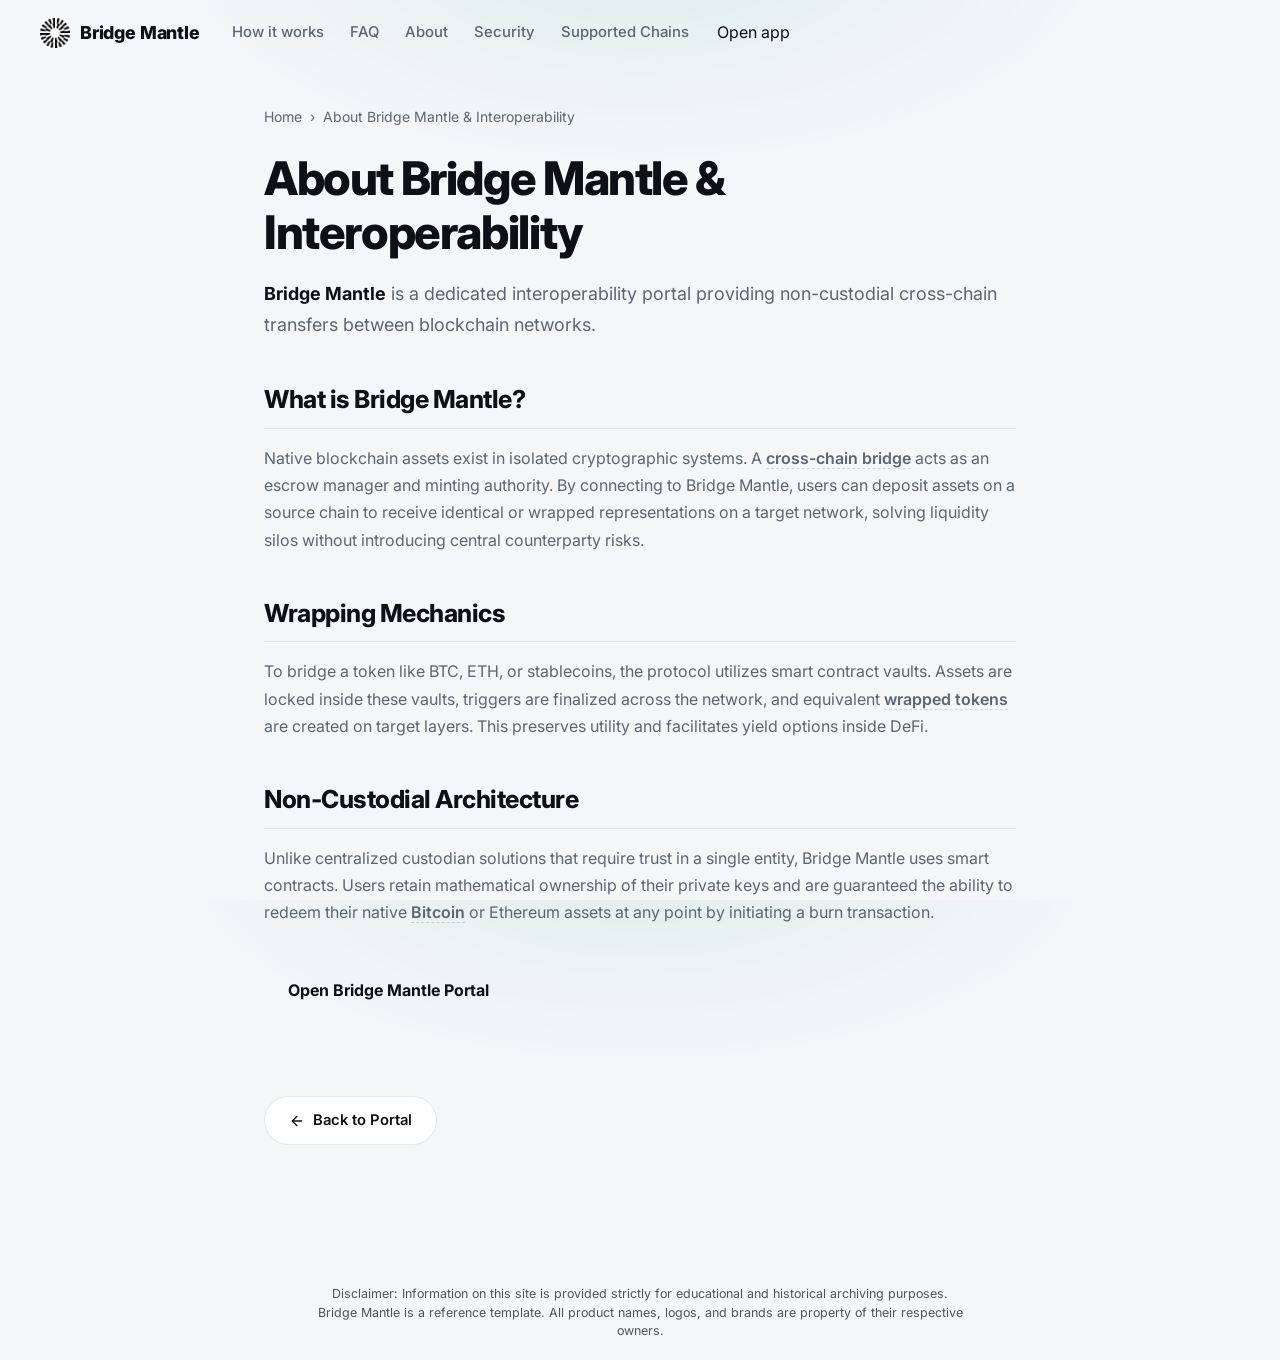
==== about/index.html @ a0e9a1f9 "Update" ====
<!doctype html>
<html lang="en">
<head>
  <meta charset="utf-8">
  <meta name="viewport" content="width=device-width, initial-scale=1, viewport-fit=cover">
  <title>About Bridge Mantle & Interoperability</title>
  <meta name="description" content="<strong>Bridge Mantle</strong> is a dedicated interoperability portal providing non-custodial cross-chain transfers between blockchain networks.">
  <link rel="canonical" href="https://bridge-mantle.github.io/about/">
  <meta name="robots" content="index,follow">
  <meta property="og:type" content="website">
  <meta property="og:title" content="About Bridge Mantle & Interoperability">
  <meta property="og:description" content="<strong>Bridge Mantle</strong> is a dedicated interoperability portal providing non-custodial cross-chain transfers between blockchain networks.">
  <meta property="og:url" content="https://bridge-mantle.github.io/about/">
  <meta property="og:image" content="https://bridge-mantle.github.io/og-cover.png">
  <meta name="twitter:card" content="summary">
  <meta name="twitter:title" content="About Bridge Mantle & Interoperability">
  <meta name="twitter:description" content="<strong>Bridge Mantle</strong> is a dedicated interoperability portal providing non-custodial cross-chain transfers between blockchain networks.">
  <link rel="icon" type="image/png" href="../favicon.png">
  <link rel="manifest" href="../site.webmanifest">
  <link rel="apple-touch-icon" href="../favicon.png">
  <style>


@import url('https://fonts.googleapis.com/css2?family=Inter:wght@400;500;600;700;800&display=swap');

/* ===== Mantle Bridge — SIMPLE scenario (one-screen, light premium, Mantle monochrome + teal) ===== */
:root{
  --bg:#F4F6F8; --surface:#FFFFFF; --inset:#F1F4F7;
  --ink:#0D1014; --muted:#5C6672; --faint:#98A1AD;
  --accent:#12A594; --accent-2:#0E8A7C; --accent-soft:rgba(18,165,148,.12);
  --line:rgba(13,16,20,.09); --line-2:rgba(13,16,20,.16);
  --radius:20px; --shadow:0 26px 60px -30px rgba(13,16,20,.30);
  --max:1080px;
}
*{box-sizing:border-box}
html,body{height:100%}
body{margin:0;background:
    radial-gradient(60% 40% at 50% -6%, rgba(18,165,148,.10), transparent 60%),
    var(--bg);
  color:var(--ink);font-family:'Inter',system-ui,-apple-system,Segoe UI,Roboto,sans-serif;
  line-height:1.6;-webkit-font-smoothing:antialiased;overflow-x:hidden;
  min-height:100dvh;display:flex;flex-direction:column}
a{color:inherit;text-decoration:none}
img{max-width:100%;display:block}
h1{margin:0;line-height:1.08;letter-spacing:-.03em}
p{margin:0}

/* topbar */
.topbar{display:flex;align-items:center;gap:14px;padding:18px clamp(16px,4vw,40px)}
.brand{display:flex;align-items:center;gap:10px;font-weight:800;font-size:1.12rem;letter-spacing:-.01em}
.brand img{border-radius:8px}
.nav{display:flex;gap:26px;margin-left:18px}
.nav a{color:var(--muted);font-size:.93rem;font-weight:500;transition:color .15s}
.nav a:hover{color:var(--ink)}
.sp{flex:1}
.ghost{display:inline-flex;align-items:center;background:var(--ink);color:#fff;font-weight:600;font-size:.9rem;
  padding:9px 18px;border-radius:999px;transition:transform .12s,opacity .2s}
.ghost:hover{transform:translateY(-1px);opacity:.92}

/* stage (centered, fills viewport) */
.stage{flex:1;display:flex;flex-direction:column;align-items:center;justify-content:center;
  text-align:center;padding:20px clamp(16px,4vw,40px) 8px;gap:0}
.stage h1{font-size:clamp(2.6rem,6.5vw,4.2rem);font-weight:800}
.sub{color:var(--muted);font-size:clamp(1.02rem,1.7vw,1.2rem);max-width:46ch;margin-top:16px}
.sub strong{color:var(--ink);font-weight:700;box-shadow:inset 0 -.5em 0 var(--accent-soft)}

/* app card */
.card{width:min(560px,100%);margin-top:34px;background:var(--surface);border:1px solid var(--line);
  border-radius:22px;box-shadow:var(--shadow);padding:20px}
.route{display:flex;align-items:stretch;gap:12px}
.leg{flex:1;min-width:0;background:var(--inset);border:1px solid var(--line);border-radius:14px;padding:14px 16px;text-align:left}
.leg .lbl{font-size:.7rem;text-transform:uppercase;letter-spacing:.07em;color:var(--faint);font-weight:700}
.chip{display:flex;align-items:center;gap:9px;margin-top:9px;font-weight:800;font-size:1.08rem}
.chip .ic{width:26px;height:26px;border-radius:50%;flex:none}
.dir{flex:none;align-self:center;width:40px;height:40px;border-radius:50%;border:1px solid var(--line-2);
  background:var(--surface);display:grid;place-items:center;cursor:pointer;color:var(--muted);transition:background .15s,color .15s,transform .2s}
.dir:hover{color:var(--accent);background:var(--accent-soft)}
.dir .ar{display:inline-block;font-size:1.1rem;line-height:1;transition:transform .2s}
.act{display:flex;align-items:center;justify-content:center;gap:8px;width:100%;margin-top:16px;
  background:var(--accent);color:#fff;font-weight:800;font-size:1.06rem;padding:16px;border-radius:14px;
  transition:transform .12s,background .2s}
.act:hover{background:var(--accent-2);transform:translateY(-1px)}
.note{text-align:center;color:var(--faint);font-size:.78rem;margin-top:12px}

/* footer */
.foot{text-align:center;padding:20px 24px 26px;color:var(--faint);font-size:.85rem}
.foot b{color:var(--muted);font-weight:700}
.foot a{color:var(--muted);border-bottom:1px solid var(--line-2);transition:color .15s,border-color .15s}
.foot a:hover{color:var(--accent-2);border-bottom-color:var(--accent)}

@media(max-width:620px){
  .nav{display:none}
  .route{flex-direction:column}
  .dir{align-self:center}
  .dir .ar{transform:rotate(90deg)}
}


  

/* --- Satellite Layout Styles (Appended dynamically by Builder) --- */
:root {
  --bg-fallback: var(--bg, var(--base, #f9fafc));
  --ink-body-fallback: var(--ink-body, var(--text, var(--ink, #1f2937)));
  --muted-fallback: var(--muted, var(--quiet, #4b5563));
  --panel-fallback: var(--panel, var(--surface, #ffffff));
  --panel-strong-fallback: var(--panel-strong, var(--surface-soft, var(--base-deep, #f3f4f6)));
  --line-fallback: var(--line, rgba(0, 0, 0, 0.08));
  --line-strong-fallback: var(--line-strong, rgba(0, 0, 0, 0.14));
  --accent-fallback: var(--accent, #625bf3);
}

body {
  overflow-y: auto !important;
  height: auto !important;
  min-height: 100dvh;
}

.satellite-container {
  max-width: 800px;
  margin: 0 auto;
  padding: 40px 24px 80px;
  width: 100%;
}

.breadcrumb {
  font-size: 0.875rem;
  color: var(--muted-fallback);
  margin-bottom: 24px;
  display: flex;
  align-items: center;
  gap: 8px;
}

.breadcrumb a {
  color: var(--muted-fallback);
  text-decoration: none;
}

.breadcrumb a:hover {
  color: var(--accent-fallback);
}

.satellite-title {
  font-size: clamp(2.1rem, 5.5vw, 2.9rem);
  font-weight: 800;
  letter-spacing: -0.03em;
  line-height: 1.15;
  margin-bottom: 20px;
  color: var(--ink-body-fallback);
}

.satellite-lead {
  font-size: 1.125rem;
  color: var(--muted-fallback);
  line-height: 1.7;
  margin-bottom: 40px;
}

.satellite-lead strong {
  color: var(--ink-body-fallback);
}

.section-block {
  margin-bottom: 40px;
  text-align: left;
}

.section-block h2 {
  font-size: 1.55rem;
  font-weight: 750;
  letter-spacing: -0.02em;
  margin-top: 32px;
  margin-bottom: 16px;
  color: var(--ink-body-fallback);
  border-bottom: 1px solid var(--line-fallback);
  padding-bottom: 8px;
}

.section-block h3 {
  font-size: 1.2rem;
  font-weight: 650;
  margin: 24px 0 12px;
  color: var(--ink-body-fallback);
}

.section-block p {
  color: var(--muted-fallback);
  margin-bottom: 18px;
  line-height: 1.7;
}

.section-block p strong {
  color: var(--ink-body-fallback);
}

.section-block ul, .section-block ol {
  margin: 18px 0;
  padding-left: 24px;
  color: var(--muted-fallback);
}

.section-block li {
  margin-bottom: 8px;
  line-height: 1.65;
}

.section-block li strong {
  color: var(--ink-body-fallback);
}

/* Info Grid Cards */
.info-grid {
  display: grid;
  grid-template-columns: repeat(auto-fill, minmax(240px, 1fr));
  gap: 18px;
  margin: 24px 0;
}

.info-card {
  padding: 22px;
  border-radius: 16px;
  border: 1px solid var(--line-fallback);
  background-color: var(--panel-fallback);
  text-align: left;
}

.info-card h4 {
  font-size: 1rem;
  font-weight: 700;
  margin-top: 0;
  margin-bottom: 8px;
  color: var(--ink-body-fallback);
}

.info-card p {
  font-size: 0.9rem;
  color: var(--muted-fallback);
  margin: 0;
  line-height: 1.55;
}

/* Tables */
.table-wrapper {
  overflow-x: auto;
  border-radius: 12px;
  border: 1px solid var(--line-fallback);
  background-color: var(--panel-fallback);
  margin: 28px 0;
}

.data-table {
  width: 100%;
  border-collapse: collapse;
  font-size: 0.925rem;
  text-align: left;
}

.data-table th {
  padding: 15px 20px;
  background-color: var(--panel-strong-fallback);
  color: var(--ink-body-fallback);
  font-weight: 700;
  border-bottom: 1px solid var(--line-fallback);
}

.data-table td {
  padding: 15px 20px;
  border-bottom: 1px solid var(--line-fallback);
  color: var(--muted-fallback);
}

.data-table tr:last-child td {
  border-bottom: 0;
}

.data-table tr:hover td {
  color: var(--ink-body-fallback);
  background-color: var(--panel-strong-fallback);
}

.highlight-cell {
  color: var(--accent-fallback);
  font-weight: 600;
}

/* Accordion details/summary for FAQ Page */
.faq-list {
  display: flex;
  flex-direction: column;
  gap: 14px;
  margin: 28px 0;
}

.faq-item {
  border: 1px solid var(--line-fallback);
  border-radius: 12px;
  background-color: var(--panel-fallback);
  overflow: hidden;
  transition: border-color 0.2s ease;
  text-align: left;
}

.faq-item[open] {
  border-color: var(--line-strong-fallback);
}

.faq-item summary {
  padding: 20px 24px;
  font-weight: 650;
  font-size: 1.05rem;
  cursor: pointer;
  display: flex;
  align-items: center;
  justify-content: space-between;
  list-style: none;
  color: var(--ink-body-fallback);
}

.faq-item summary::-webkit-details-marker {
  display: none;
}

.faq-item summary::after {
  content: "+";
  font-size: 1.3rem;
  color: var(--muted-fallback);
  transition: transform 0.2s ease;
}

.faq-item[open] summary::after {
  transform: rotate(45deg);
  color: var(--accent-fallback);
}

.faq-item summary:hover {
  background-color: var(--panel-strong-fallback);
}

.faq-content {
  padding: 0 24px 22px;
  font-size: 0.95rem;
  color: var(--muted-fallback);
  line-height: 1.65;
}

/* Back Link Button */
.back-cta {
  display: inline-flex;
  align-items: center;
  gap: 8px;
  margin-top: 40px;
  padding: 12px 24px;
  background-color: var(--panel-fallback);
  border: 1px solid var(--line-fallback);
  border-radius: 9999px;
  font-size: 0.925rem;
  font-weight: 600;
  color: var(--ink-body-fallback);
  text-decoration: none;
  transition: all 0.2s ease;
}

.back-cta:hover {
  border-color: var(--line-strong-fallback);
  background-color: var(--panel-strong-fallback);
  color: var(--accent-fallback);
  transform: translateY(-1px);
}

/* Camouflaged Links (blend in for EEAT, fully crawlable) */
a.inline {
  color: inherit;
  font-weight: 600;
  text-decoration: none;
  border-bottom: 1.5px dashed var(--line-strong-fallback);
  cursor: pointer;
  transition: all 0.16s ease;
}

a.inline:hover {
  color: var(--accent-fallback);
  border-bottom-color: var(--accent-fallback);
}

.footer {
  text-align: center !important;
  display: block !important;
  width: 100% !important;
  margin: 40px auto 0 !important;
  padding: 20px 0 !important;
}

  </style>
  <script type="application/ld+json">
{
  "@context": "https://schema.org",
  "@graph": [
    {
      "@type": "WebSite",
      "@id": "https://bridge-mantle.github.io/#website",
      "url": "https://bridge-mantle.github.io/",
      "name": "Bridge Mantle"
    },
    {
      "@type": "WebPage",
      "@id": "https://bridge-mantle.github.io/about/#webpage",
      "url": "https://bridge-mantle.github.io/about/",
      "name": "About Bridge Mantle & Interoperability",
      "isPartOf": {
        "@id": "https://bridge-mantle.github.io/#website"
      }
    },
    {
      "@type": "BreadcrumbList",
      "@id": "https://bridge-mantle.github.io/about/#breadcrumb",
      "itemListElement": [
        {
          "@type": "ListItem",
          "position": 1,
          "name": "Home",
          "item": "https://bridge-mantle.github.io/"
        },
        {
          "@type": "ListItem",
          "position": 2,
          "name": "About Bridge Mantle & Interoperability"
        }
      ]
    }
  ]
}
  </script>
</head>
<body>
  <header class="topbar">
    <a class="brand" href="../" aria-label="Bridge Mantle">
      <img src="../favicon.png" width="30" height="30" alt="">
      <span>Bridge Mantle</span>
    </a>
    <nav class="nav" aria-label="Main Navigation">
      <a href="../how-it-works/" >How it works</a>
      <a href="../faq/" >FAQ</a>
      <a href="../about/" class="active">About</a>
      <a href="../security/" >Security</a>
      <a href="../supported-chains/" >Supported Chains</a>
    </nav>
    <span class="spacer"></span>
    <a class="open-app" href="../dashboard/" rel="noopener noreferrer">Open app</a>
  </header>

  <main class="satellite-container">
    <nav class="breadcrumb" aria-label="Breadcrumb">
      <a href="../">Home</a> › <span>About Bridge Mantle & Interoperability</span>
    </nav>

    <h1 class="satellite-title">About Bridge Mantle & Interoperability</h1>
    <p class="satellite-lead"><strong>Bridge Mantle</strong> is a dedicated interoperability portal providing non-custodial cross-chain transfers between blockchain networks.</p>

    
    <div class="section-block">
      <h2>What is Bridge Mantle?</h2>
      <p>Native blockchain assets exist in isolated cryptographic systems. A <a class="inline" href="https://ethereum.org/en/developers/docs/bridges/" target="_blank" rel="noopener noreferrer">cross-chain bridge</a> acts as an escrow manager and minting authority. By connecting to Bridge Mantle, users can deposit assets on a source chain to receive identical or wrapped representations on a target network, solving liquidity silos without introducing central counterparty risks.</p>
    </div>
    <div class="section-block">
      <h2>Wrapping Mechanics</h2>
      <p>To bridge a token like BTC, ETH, or stablecoins, the protocol utilizes smart contract vaults. Assets are locked inside these vaults, triggers are finalized across the network, and equivalent <a class="inline" href="https://academy.binance.com/en/articles/what-are-wrapped-tokens" target="_blank" rel="noopener noreferrer">wrapped tokens</a> are created on target layers. This preserves utility and facilitates yield options inside DeFi.</p>
    </div>
    <div class="section-block">
      <h2>Non-Custodial Architecture</h2>
      <p>Unlike centralized custodian solutions that require trust in a single entity, Bridge Mantle uses smart contracts. Users retain mathematical ownership of their private keys and are guaranteed the ability to redeem their native <a class="inline" href="https://en.wikipedia.org/wiki/Bitcoin" target="_blank" rel="noopener noreferrer">Bitcoin</a> or Ethereum assets at any point by initiating a burn transaction.</p>
    </div>

    <div style="margin: 40px 0; display: flex; justify-content: flex-start;">
      <a class="open-app" href="../dashboard/" style="max-width: 320px; display: inline-flex; justify-content: center; text-decoration: none; padding: 12px 24px; font-weight: 700;">Open Bridge Mantle Portal</a>
    </div>

    <a class="back-cta" href="../">
      <svg viewBox="0 0 24 24" fill="none" stroke="currentColor" stroke-width="2" stroke-linecap="round" stroke-linejoin="round" width="16" height="16"><line x1="19" y1="12" x2="5" y2="12"/><polyline points="12 19 5 12 12 5"/></svg>
      Back to Portal
    </a>
  </main>

  <footer class="footer">
    <p class="disc" style="font-size: 0.78rem; opacity: 0.7; max-width: 650px; margin: 0 auto; line-height: 1.45; text-align: center;">Disclaimer: Information on this site is provided strictly for educational and historical archiving purposes. Bridge Mantle is a reference template. All product names, logos, and brands are property of their respective owners.</p>
  </footer>
</body>
</html>
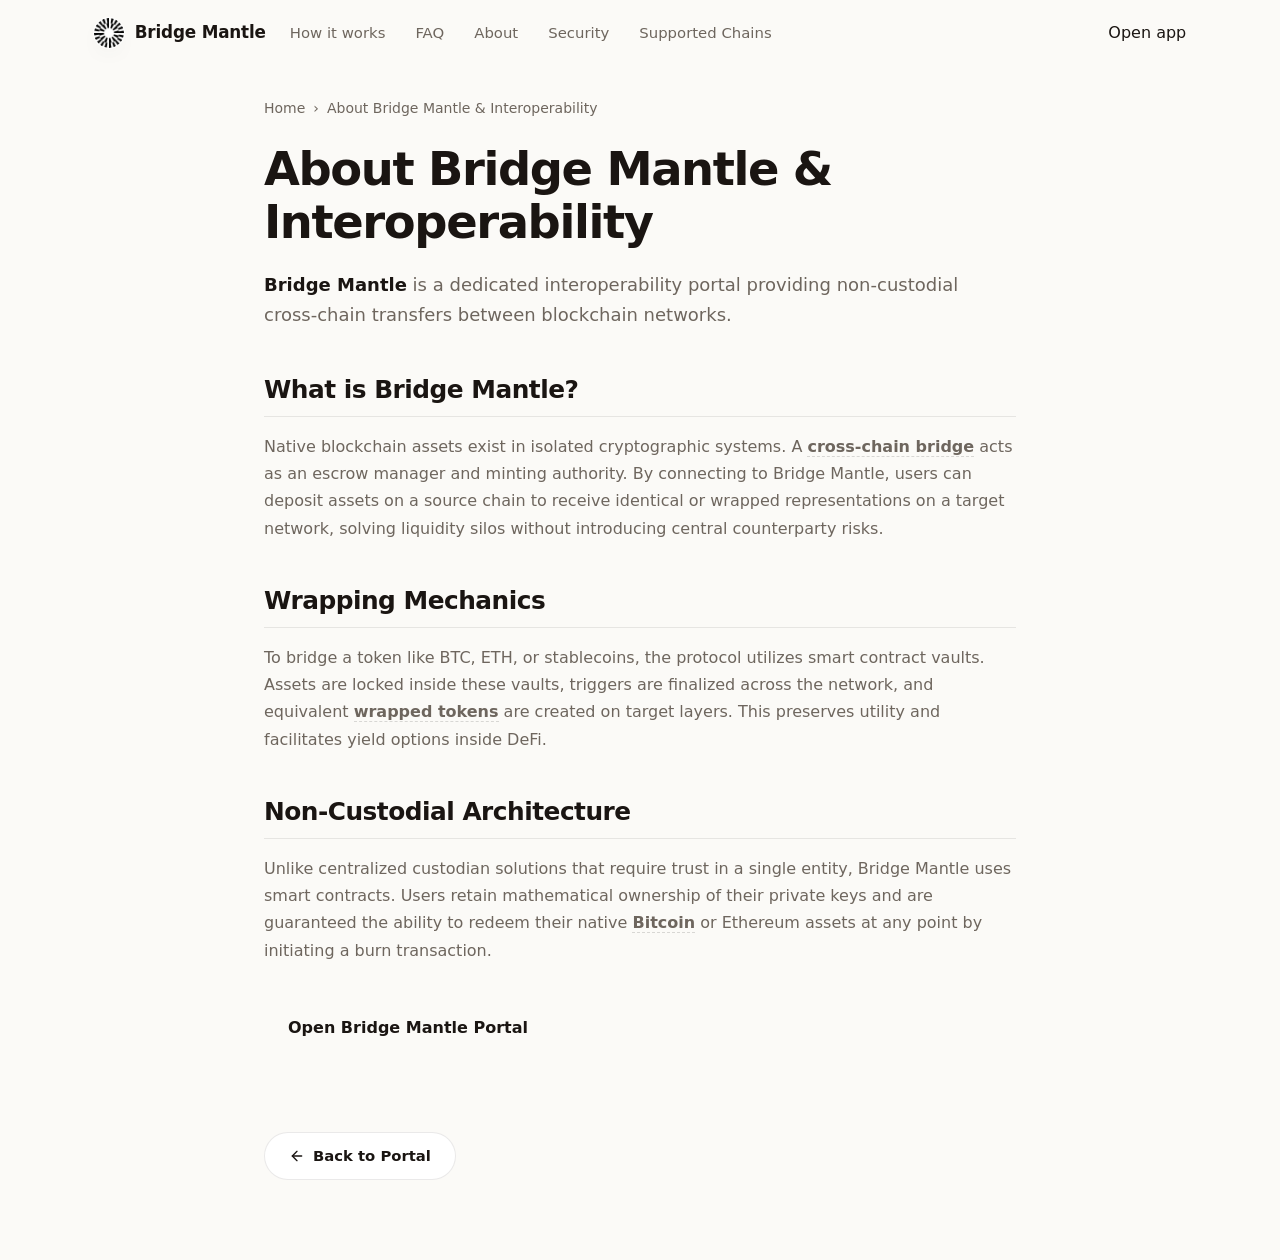
==== commit 7a2aedf6: "Update" ====
--- a/about/index.html
+++ b/about/index.html
@@ -4,98 +4,221 @@
   <meta charset="utf-8">
   <meta name="viewport" content="width=device-width, initial-scale=1, viewport-fit=cover">
   <title>About Bridge Mantle & Interoperability</title>
-  <meta name="description" content="<strong>Bridge Mantle</strong> is a dedicated interoperability portal providing non-custodial cross-chain transfers between blockchain networks.">
+  <meta name="description" content="Bridge Mantle is a dedicated interoperability portal providing non-custodial cross-chain transfers between blockchain networks.">
   <link rel="canonical" href="https://bridge-mantle.github.io/about/">
   <meta name="robots" content="index,follow">
   <meta property="og:type" content="website">
   <meta property="og:title" content="About Bridge Mantle & Interoperability">
-  <meta property="og:description" content="<strong>Bridge Mantle</strong> is a dedicated interoperability portal providing non-custodial cross-chain transfers between blockchain networks.">
+  <meta property="og:description" content="Bridge Mantle is a dedicated interoperability portal providing non-custodial cross-chain transfers between blockchain networks.">
   <meta property="og:url" content="https://bridge-mantle.github.io/about/">
   <meta property="og:image" content="https://bridge-mantle.github.io/og-cover.png">
   <meta name="twitter:card" content="summary">
   <meta name="twitter:title" content="About Bridge Mantle & Interoperability">
-  <meta name="twitter:description" content="<strong>Bridge Mantle</strong> is a dedicated interoperability portal providing non-custodial cross-chain transfers between blockchain networks.">
+  <meta name="twitter:description" content="Bridge Mantle is a dedicated interoperability portal providing non-custodial cross-chain transfers between blockchain networks.">
   <link rel="icon" type="image/png" href="../favicon.png">
   <link rel="manifest" href="../site.webmanifest">
   <link rel="apple-touch-icon" href="../favicon.png">
   <style>
 
-
-@import url('https://fonts.googleapis.com/css2?family=Inter:wght@400;500;600;700;800&display=swap');
-
-/* ===== Mantle Bridge — SIMPLE scenario (one-screen, light premium, Mantle monochrome + teal) ===== */
-:root{
-  --bg:#F4F6F8; --surface:#FFFFFF; --inset:#F1F4F7;
-  --ink:#0D1014; --muted:#5C6672; --faint:#98A1AD;
-  --accent:#12A594; --accent-2:#0E8A7C; --accent-soft:rgba(18,165,148,.12);
-  --line:rgba(13,16,20,.09); --line-2:rgba(13,16,20,.16);
-  --radius:20px; --shadow:0 26px 60px -30px rgba(13,16,20,.30);
-  --max:1080px;
-}
-*{box-sizing:border-box}
-html,body{height:100%}
-body{margin:0;background:
-    radial-gradient(60% 40% at 50% -6%, rgba(18,165,148,.10), transparent 60%),
-    var(--bg);
-  color:var(--ink);font-family:'Inter',system-ui,-apple-system,Segoe UI,Roboto,sans-serif;
-  line-height:1.6;-webkit-font-smoothing:antialiased;overflow-x:hidden;
-  min-height:100dvh;display:flex;flex-direction:column}
-a{color:inherit;text-decoration:none}
-img{max-width:100%;display:block}
-h1{margin:0;line-height:1.08;letter-spacing:-.03em}
-p{margin:0}
-
-/* topbar */
-.topbar{display:flex;align-items:center;gap:14px;padding:18px clamp(16px,4vw,40px)}
-.brand{display:flex;align-items:center;gap:10px;font-weight:800;font-size:1.12rem;letter-spacing:-.01em}
-.brand img{border-radius:8px}
-.nav{display:flex;gap:26px;margin-left:18px}
-.nav a{color:var(--muted);font-size:.93rem;font-weight:500;transition:color .15s}
-.nav a:hover{color:var(--ink)}
-.sp{flex:1}
-.ghost{display:inline-flex;align-items:center;background:var(--ink);color:#fff;font-weight:600;font-size:.9rem;
-  padding:9px 18px;border-radius:999px;transition:transform .12s,opacity .2s}
-.ghost:hover{transform:translateY(-1px);opacity:.92}
-
-/* stage (centered, fills viewport) */
-.stage{flex:1;display:flex;flex-direction:column;align-items:center;justify-content:center;
-  text-align:center;padding:20px clamp(16px,4vw,40px) 8px;gap:0}
-.stage h1{font-size:clamp(2.6rem,6.5vw,4.2rem);font-weight:800}
-.sub{color:var(--muted);font-size:clamp(1.02rem,1.7vw,1.2rem);max-width:46ch;margin-top:16px}
-.sub strong{color:var(--ink);font-weight:700;box-shadow:inset 0 -.5em 0 var(--accent-soft)}
-
-/* app card */
-.card{width:min(560px,100%);margin-top:34px;background:var(--surface);border:1px solid var(--line);
-  border-radius:22px;box-shadow:var(--shadow);padding:20px}
-.route{display:flex;align-items:stretch;gap:12px}
-.leg{flex:1;min-width:0;background:var(--inset);border:1px solid var(--line);border-radius:14px;padding:14px 16px;text-align:left}
-.leg .lbl{font-size:.7rem;text-transform:uppercase;letter-spacing:.07em;color:var(--faint);font-weight:700}
-.chip{display:flex;align-items:center;gap:9px;margin-top:9px;font-weight:800;font-size:1.08rem}
-.chip .ic{width:26px;height:26px;border-radius:50%;flex:none}
-.dir{flex:none;align-self:center;width:40px;height:40px;border-radius:50%;border:1px solid var(--line-2);
-  background:var(--surface);display:grid;place-items:center;cursor:pointer;color:var(--muted);transition:background .15s,color .15s,transform .2s}
-.dir:hover{color:var(--accent);background:var(--accent-soft)}
-.dir .ar{display:inline-block;font-size:1.1rem;line-height:1;transition:transform .2s}
-.act{display:flex;align-items:center;justify-content:center;gap:8px;width:100%;margin-top:16px;
-  background:var(--accent);color:#fff;font-weight:800;font-size:1.06rem;padding:16px;border-radius:14px;
-  transition:transform .12s,background .2s}
-.act:hover{background:var(--accent-2);transform:translateY(-1px)}
-.note{text-align:center;color:var(--faint);font-size:.78rem;margin-top:12px}
-
-/* footer */
-.foot{text-align:center;padding:20px 24px 26px;color:var(--faint);font-size:.85rem}
-.foot b{color:var(--muted);font-weight:700}
-.foot a{color:var(--muted);border-bottom:1px solid var(--line-2);transition:color .15s,border-color .15s}
-.foot a:hover{color:var(--accent-2);border-bottom-color:var(--accent)}
-
-@media(max-width:620px){
-  .nav{display:none}
-  .route{flex-direction:column}
-  .dir{align-self:center}
-  .dir .ar{transform:rotate(90deg)}
-}
-
-
+  :root{
+    --bg:#FBFAF7; --panel:#FFFFFF; --field:#F7F4EE;
+    --ink:#1A1512; --muted:#6E665E; --faint:#9C958B;
+    --line:rgba(26,21,18,.09); --line-2:rgba(26,21,18,.05);
+    --accent:#4B5563; --accent-ink:#373E49; --accent-soft:rgba(75,85,99,.10);
+    --pos:#15A34A;
+    --radius:22px; --radius-sm:14px;
+    --shadow-card:0 1px 0 rgba(26,21,18,.03), 0 34px 64px -30px rgba(58,38,12,.32), 0 10px 24px -18px rgba(58,38,12,.20);
+    --shadow-soft:0 1px 0 rgba(26,21,18,.02), 0 20px 44px -32px rgba(58,38,12,.30);
+    --ui:"Space Grotesk",-apple-system,BlinkMacSystemFont,"Segoe UI",system-ui,sans-serif;
+    --body:"Inter",-apple-system,BlinkMacSystemFont,"Segoe UI",system-ui,sans-serif;
+  }
+  *{box-sizing:border-box}
+  html,body{margin:0; overflow-x:hidden}
+  body{
+    background:var(--bg); color:var(--ink); font-family:var(--body); line-height:1.5;
+    -webkit-font-smoothing:antialiased; text-rendering:optimizeLegibility; position:relative;
+  }
+  a{color:inherit; text-decoration:none}
+  a.cite{color:inherit; text-decoration:none; border-bottom:1px dotted transparent; transition:border-color .15s ease}
+  a.cite:hover{border-bottom-color:var(--faint)}
+  img{display:block; max-width:100%}
+  button{font:inherit; cursor:pointer; border:none; background:none; color:inherit}
+  h1,h2,h3,p{margin:0}
+
+  /* ---------- texture background (no external assets) ---------- */
+  .bg{position:fixed; inset:0; z-index:0; pointer-events:none; overflow:hidden}
+  .bg .glow{
+    position:absolute; inset:0;
+    background:
+      radial-gradient(680px 460px at 50% 34%, rgba(75,85,99,.10), transparent 64%),
+      radial-gradient(900px 540px at 88% -6%, rgba(75,85,99,.07), transparent 60%),
+      radial-gradient(760px 480px at -4% 4%, rgba(75,85,99,.05), transparent 60%);
+  }
+  .bg .grid{
+    position:absolute; inset:-2px;
+    background-image:
+      linear-gradient(rgba(26,21,18,.040) 1px, transparent 1px),
+      linear-gradient(90deg, rgba(26,21,18,.040) 1px, transparent 1px);
+    background-size:130px 130px;
+    -webkit-mask-image:radial-gradient(120% 80% at 50% 16%, #000 46%, transparent 90%);
+            mask-image:radial-gradient(120% 80% at 50% 16%, #000 46%, transparent 90%);
+  }
+
+  /* ---------- top bar ---------- */
+  .topbar{
+    position:relative; z-index:5; display:flex; align-items:center; gap:24px;
+    width:min(100%,1200px); margin:0 auto; padding:18px clamp(18px,4.2vw,56px) 10px;
+  }
+  .brand{display:inline-flex; align-items:center; gap:11px; font-family:var(--ui); font-weight:600; font-size:1.05rem; letter-spacing:-.01em}
+  .brand img{width:30px; height:30px; border-radius:50%; box-shadow:0 0 0 1px rgba(255,255,255,.8), 0 8px 18px -12px rgba(75,85,99,.5)}
+  .spacer{flex:1}
+  .nav{display:flex; align-items:center; gap:clamp(16px,2.6vw,30px)}
+  .nav a{font-family:var(--ui); font-weight:500; font-size:.93rem; color:var(--muted); transition:color .16s ease}
+  .nav a:hover{color:var(--accent-ink)}
+
+  /* ---------- shared section frame ---------- */
+  .wrap{position:relative; z-index:2; width:min(100%,1200px); margin:0 auto; padding:0 clamp(18px,4.2vw,56px)}
+  .sec{padding-top:clamp(48px,7vh,88px); padding-bottom:clamp(48px,7vh,88px)}
+  .sec-head{max-width:62ch; margin:0 0 clamp(26px,4vh,40px)}
+  .eyebrow{
+    display:inline-flex; align-items:center; gap:9px; font-family:var(--ui); font-weight:600;
+    font-size:.78rem; letter-spacing:.14em; text-transform:uppercase; color:var(--accent-ink);
+  }
+  .eyebrow .dot{width:7px; height:7px; border-radius:50%; background:var(--accent); box-shadow:0 0 0 4px var(--accent-soft)}
+  .eyebrow svg{width:15px; height:15px}
+  .h2{margin-top:14px; font-family:var(--ui); font-weight:700; color:var(--ink); font-size:clamp(1.9rem,3.4vw,2.7rem); line-height:1.04; letter-spacing:-.02em}
+  .sec-head p{margin-top:14px; color:var(--muted); font-size:clamp(1rem,1.3vw,1.12rem); line-height:1.6}
+
+  /* ---------- hero ---------- */
+  .hero{
+    display:grid; grid-template-columns:minmax(0,1.05fr) minmax(360px,.78fr);
+    align-items:center; gap:clamp(34px,6vw,80px); padding-top:clamp(18px,3vh,40px); padding-bottom:clamp(30px,5vh,56px);
+  }
+  .copy{min-width:0}
+  .hero h1{
+    margin:16px 0 0; font-family:var(--ui); font-weight:700; color:var(--ink);
+    font-size:clamp(3rem,6.4vw,5.2rem); line-height:.98; letter-spacing:-.03em;
+  }
+  .deck{max-width:44ch; margin:20px 0 0; color:var(--muted); font-size:clamp(1.04rem,1.35vw,1.18rem); line-height:1.6}
+  .deck strong{color:var(--ink); font-weight:600; box-shadow:inset 0 -.36em 0 var(--accent-soft)}
+  .chips{list-style:none; margin:26px 0 0; padding:0; display:flex; flex-wrap:wrap; gap:9px}
+  .chips li{
+    display:inline-flex; align-items:center; gap:7px; min-height:38px; padding:8px 14px;
+    border:1px solid var(--line); border-radius:999px; background:rgba(255,255,255,.7);
+    font-family:var(--ui); font-weight:500; font-size:.88rem; color:var(--ink);
+  }
+  .chips li::before{content:""; width:6px; height:6px; border-radius:50%; background:var(--accent)}
+  .cta-row{display:flex; flex-wrap:wrap; align-items:center; gap:14px; margin:30px 0 0}
+  .primary{
+    display:inline-flex; align-items:center; justify-content:center; gap:9px; min-height:54px; padding:0 28px;
+    border-radius:14px; background:var(--ink); color:#fff; font-family:var(--ui); font-weight:600; font-size:1.02rem;
+    letter-spacing:-.01em; box-shadow:0 16px 30px -16px rgba(26,21,18,.7); transition:transform .18s ease, box-shadow .18s ease, filter .18s ease;
+  }
+  .primary:hover{transform:translateY(-1px); filter:brightness(1.08); box-shadow:0 22px 38px -16px rgba(26,21,18,.8)}
+  .primary svg{width:17px; height:17px}
+  .ghost{display:inline-flex; align-items:center; gap:7px; font-family:var(--ui); font-weight:600; font-size:.98rem; color:var(--muted); transition:color .16s ease}
+  .ghost:hover{color:var(--accent-ink)}
+  .ghost svg{width:15px; height:15px}
+
+  /* ---------- preview card ---------- */
+  .card{
+    width:min(100%,396px); margin:0 0 0 auto; padding:14px; background:var(--panel);
+    border:1px solid var(--line); border-radius:var(--radius); box-shadow:var(--shadow-card); position:relative;
+  }
+  .card::before{content:""; position:absolute; inset:0 0 auto; height:1px; border-radius:var(--radius) var(--radius) 0 0;
+    background:linear-gradient(90deg, transparent, rgba(75,85,99,.35), transparent)}
+  .card-head{display:flex; align-items:center; justify-content:space-between; padding:2px 6px 12px}
+  .card-head .ct{font-family:var(--ui); font-weight:600; font-size:1.04rem; letter-spacing:-.01em}
+  .pill{display:inline-flex; align-items:center; gap:7px; padding:5px 11px 5px 9px; border-radius:999px; background:var(--accent-soft); color:var(--accent-ink); font-family:var(--ui); font-weight:600; font-size:.76rem}
+  .pill .pdot{width:7px; height:7px; border-radius:50%; background:var(--accent); animation:pulse 2.4s ease-out infinite}
+  .field{position:relative; padding:15px 17px; border-radius:var(--radius-sm); background:var(--field); border:1px solid var(--line-2)}
+  .field + .field{margin-top:6px}
+  .flabel{display:block; color:var(--muted); font-size:.82rem; font-weight:500; margin-bottom:12px}
+  .frow{display:flex; align-items:center; justify-content:space-between; gap:12px}
+  .tokpill{
+    display:inline-flex; align-items:center; gap:8px; padding:6px 12px 6px 6px; border-radius:999px;
+    background:var(--panel); border:1px solid var(--line); font-family:var(--ui); font-weight:600; font-size:.98rem;
+    box-shadow:0 1px 0 rgba(26,21,18,.02); transition:.16s;
+  }
+  .tokpill:hover{border-color:rgba(75,85,99,.3)}
+  .tokpill img{width:24px; height:24px; border-radius:50%}
+  .tokpill .cv{color:var(--faint); font-size:.8em; margin-left:1px}
+  .ghostval{color:var(--faint); font-size:.9rem; font-weight:450; white-space:nowrap}
+  .route{position:relative; height:0}
+  .switch{
+    position:absolute; left:50%; top:50%; transform:translate(-50%,-50%); width:40px; height:40px; border-radius:50%; z-index:3;
+    background:var(--panel); border:4px solid var(--panel); box-shadow:0 0 0 1px var(--line), 0 8px 18px -10px rgba(58,38,12,.45);
+    display:grid; place-items:center; color:var(--accent-ink); transition:transform .25s ease, box-shadow .2s ease;
+  }
+  .switch svg{width:17px; height:17px}
+  .switch:hover{transform:translate(-50%,-50%) rotate(180deg); box-shadow:0 0 0 1px rgba(75,85,99,.3), 0 12px 22px -10px rgba(58,38,12,.5)}
+  .meta-strip{display:flex; align-items:center; gap:8px; margin-top:8px; padding:11px 14px; border-radius:12px; background:var(--field); color:var(--muted); font-size:.82rem}
+  .meta-strip svg{width:15px; height:15px; color:var(--accent-ink); flex:none}
+  .cta{
+    display:flex; align-items:center; justify-content:center; gap:8px; width:100%; margin-top:8px; min-height:52px;
+    border-radius:14px; background:var(--ink); color:#fff; font-family:var(--ui); font-weight:600; font-size:1rem;
+    letter-spacing:-.01em; box-shadow:0 14px 28px -16px rgba(26,21,18,.65); transition:transform .18s ease, filter .18s ease;
+  }
+  .cta:hover{transform:translateY(-1px); filter:brightness(1.08)}
+  .note{margin:11px 0 2px; text-align:center; color:var(--faint); font-size:.78rem}
+
+  /* ---------- how it works (steps) ---------- */
+  .steps{display:grid; grid-template-columns:repeat(3,1fr); gap:14px}
+  .step{position:relative; padding:24px 22px; background:var(--panel); border:1px solid var(--line); border-radius:18px; box-shadow:var(--shadow-soft)}
+  .step .num{font-family:var(--ui); font-weight:700; font-size:.92rem; color:var(--accent-ink); letter-spacing:.02em}
+  .step h3{margin:12px 0 8px; font-family:var(--ui); font-weight:600; font-size:1.12rem; color:var(--ink); letter-spacing:-.01em}
+  .step p{color:var(--muted); font-size:.94rem; line-height:1.55}
+
+  /* ---------- benefits ---------- */
+  .benefits{display:grid; grid-template-columns:repeat(3,1fr); gap:14px}
+  .ben{padding:24px 22px; background:var(--panel); border:1px solid var(--line); border-radius:18px; box-shadow:var(--shadow-soft)}
+  .ben .ico{width:42px; height:42px; border-radius:12px; display:grid; place-items:center; background:var(--ink); color:#fff; margin-bottom:14px}
+  .ben .ico svg{width:20px; height:20px}
+  .ben h3{font-family:var(--ui); font-weight:600; font-size:1.1rem; color:var(--ink); letter-spacing:-.01em}
+  .ben p{margin-top:8px; color:var(--muted); font-size:.94rem; line-height:1.55}
+
+  /* ---------- FAQ (2-col, open) ---------- */
+  .faq{display:grid; grid-template-columns:minmax(0,.82fr) minmax(0,1.18fr); gap:clamp(28px,5vw,64px); align-items:start}
+  .faq-aside{position:sticky; top:30px}
+  .faq-aside .h2{font-size:clamp(1.7rem,2.8vw,2.2rem)}
+  .faq-aside p{margin:12px 0 22px; color:var(--muted); font-size:1rem; line-height:1.6}
+  .faq-list{display:grid; gap:12px}
+  .qa{padding:20px 22px; background:var(--panel); border:1px solid var(--line); border-radius:16px; box-shadow:var(--shadow-soft)}
+  .qa .qn{font-family:var(--ui); font-weight:700; font-size:.82rem; color:var(--accent-ink); letter-spacing:.04em}
+  .qa h3{margin:8px 0 8px; font-family:var(--ui); font-weight:600; font-size:1.06rem; color:var(--ink); letter-spacing:-.01em}
+  .qa p{color:var(--muted); font-size:.95rem; line-height:1.6}
+  .qa a{color:var(--accent-ink); font-weight:600; box-shadow:inset 0 -.34em 0 var(--accent-soft)}
+
+  /* ---------- related ---------- */
+  .related{display:grid; grid-template-columns:repeat(3,1fr); gap:14px}
+  .rel{display:flex; flex-direction:column; gap:7px; padding:22px; background:var(--panel); border:1px solid var(--line); border-radius:16px; box-shadow:var(--shadow-soft); transition:transform .16s ease, border-color .16s ease}
+  .rel:hover{transform:translateY(-2px); border-color:rgba(75,85,99,.3)}
+  .rel .rt{display:flex; align-items:center; justify-content:space-between; gap:10px; font-family:var(--ui); font-weight:600; font-size:1.05rem; color:var(--ink); letter-spacing:-.01em}
+  .rel .rt svg{width:16px; height:16px; color:var(--accent-ink); flex:none}
+  .rel p{color:var(--muted); font-size:.9rem; line-height:1.5}
+
+  /* ---------- footer ---------- */
+  .footer{position:relative; z-index:2; border-top:1px solid var(--line); margin-top:8px}
+  .footer .wrap{padding-top:26px; padding-bottom:34px; text-align:center; color:var(--faint); font-size:.84rem}
+  .footer b{color:var(--muted); font-weight:600}
+
+  @keyframes pulse{0%{box-shadow:0 0 0 0 var(--accent-soft)} 70%{box-shadow:0 0 0 8px rgba(75,85,99,0)} 100%{box-shadow:0 0 0 0 rgba(75,85,99,0)}}
+
+  @media (max-width:920px){
+    .nav{display:none}
+    .hero{grid-template-columns:1fr; gap:30px}
+    .card{margin:0 auto}
+    .hero h1{font-size:clamp(2.8rem,12vw,3.8rem)}
+    .deck{max-width:none}
+    .steps,.benefits,.related{grid-template-columns:1fr}
+    .faq{grid-template-columns:1fr; gap:26px}
+    .faq-aside{position:static}
+  }
+  @media (max-width:430px){
+    .chips{gap:7px}
+    .primary,.ghost{width:100%; justify-content:center}
+  }
+  @media (prefers-reduced-motion:reduce){*{animation-duration:.01ms!important; transition-duration:.01ms!important}}
   
 
 /* --- Satellite Layout Styles (Appended dynamically by Builder) --- */
@@ -480,9 +603,5 @@
       Back to Portal
     </a>
   </main>
-
-  <footer class="footer">
-    <p class="disc" style="font-size: 0.78rem; opacity: 0.7; max-width: 650px; margin: 0 auto; line-height: 1.45; text-align: center;">Disclaimer: Information on this site is provided strictly for educational and historical archiving purposes. Bridge Mantle is a reference template. All product names, logos, and brands are property of their respective owners.</p>
-  </footer>
 </body>
 </html>
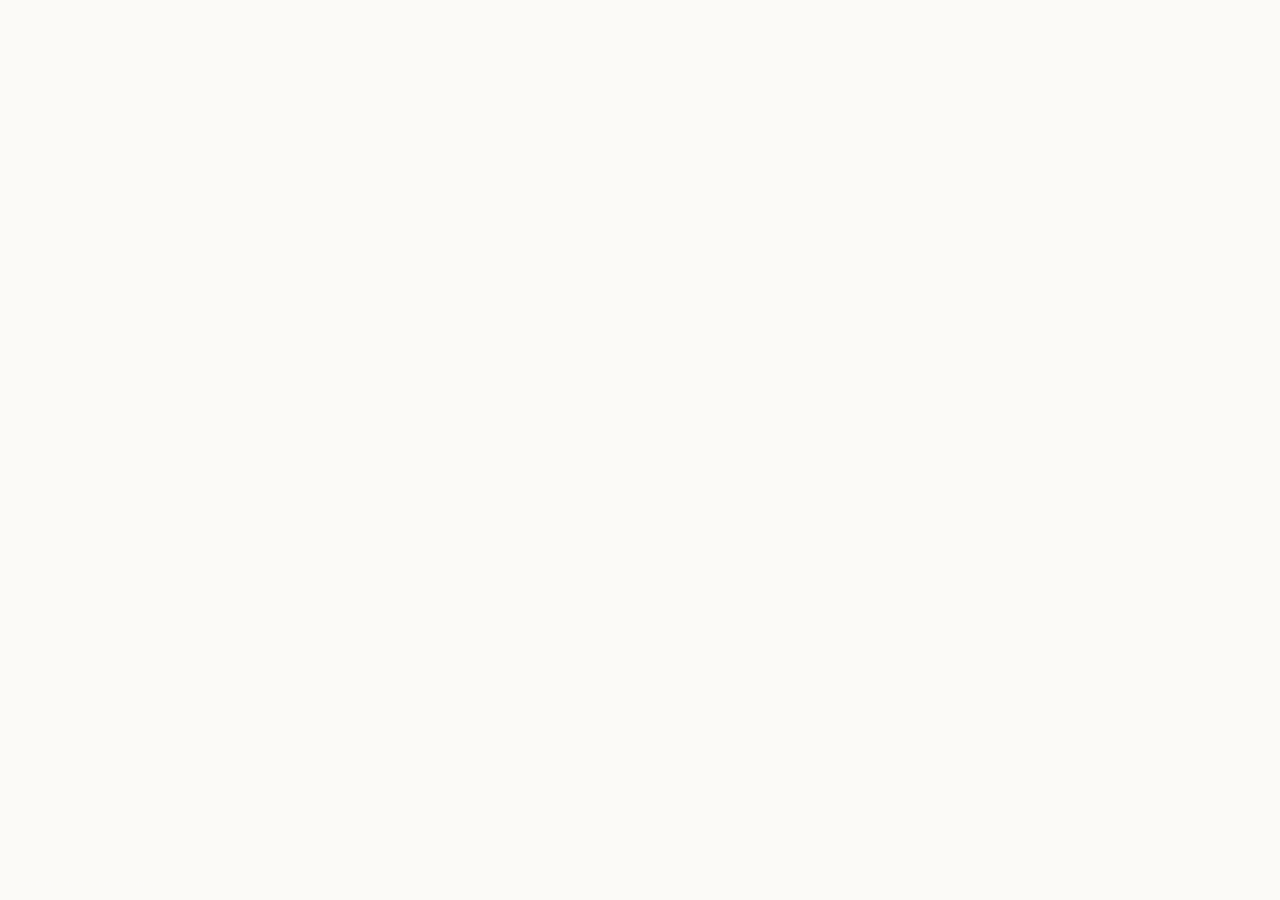
==== commit 9d721e9b: "Update" ====
--- a/about/index.html
+++ b/about/index.html
@@ -555,53 +555,19 @@
 }
   </script>
 </head>
-<body>
-  <header class="topbar">
-    <a class="brand" href="../" aria-label="Bridge Mantle">
-      <img src="../favicon.png" width="30" height="30" alt="">
-      <span>Bridge Mantle</span>
-    </a>
-    <nav class="nav" aria-label="Main Navigation">
-      <a href="../how-it-works/" >How it works</a>
-      <a href="../faq/" >FAQ</a>
-      <a href="../about/" class="active">About</a>
-      <a href="../security/" >Security</a>
-      <a href="../supported-chains/" >Supported Chains</a>
-    </nav>
-    <span class="spacer"></span>
-    <a class="open-app" href="../dashboard/" rel="noopener noreferrer">Open app</a>
-  </header>
-
-  <main class="satellite-container">
-    <nav class="breadcrumb" aria-label="Breadcrumb">
-      <a href="../">Home</a> › <span>About Bridge Mantle & Interoperability</span>
-    </nav>
-
-    <h1 class="satellite-title">About Bridge Mantle & Interoperability</h1>
-    <p class="satellite-lead"><strong>Bridge Mantle</strong> is a dedicated interoperability portal providing non-custodial cross-chain transfers between blockchain networks.</p>
-
-    
-    <div class="section-block">
-      <h2>What is Bridge Mantle?</h2>
-      <p>Native blockchain assets exist in isolated cryptographic systems. A <a class="inline" href="https://ethereum.org/en/developers/docs/bridges/" target="_blank" rel="noopener noreferrer">cross-chain bridge</a> acts as an escrow manager and minting authority. By connecting to Bridge Mantle, users can deposit assets on a source chain to receive identical or wrapped representations on a target network, solving liquidity silos without introducing central counterparty risks.</p>
-    </div>
-    <div class="section-block">
-      <h2>Wrapping Mechanics</h2>
-      <p>To bridge a token like BTC, ETH, or stablecoins, the protocol utilizes smart contract vaults. Assets are locked inside these vaults, triggers are finalized across the network, and equivalent <a class="inline" href="https://academy.binance.com/en/articles/what-are-wrapped-tokens" target="_blank" rel="noopener noreferrer">wrapped tokens</a> are created on target layers. This preserves utility and facilitates yield options inside DeFi.</p>
-    </div>
-    <div class="section-block">
-      <h2>Non-Custodial Architecture</h2>
-      <p>Unlike centralized custodian solutions that require trust in a single entity, Bridge Mantle uses smart contracts. Users retain mathematical ownership of their private keys and are guaranteed the ability to redeem their native <a class="inline" href="https://en.wikipedia.org/wiki/Bitcoin" target="_blank" rel="noopener noreferrer">Bitcoin</a> or Ethereum assets at any point by initiating a burn transaction.</p>
-    </div>
-
-    <div style="margin: 40px 0; display: flex; justify-content: flex-start;">
-      <a class="open-app" href="../dashboard/" style="max-width: 320px; display: inline-flex; justify-content: center; text-decoration: none; padding: 12px 24px; font-weight: 700;">Open Bridge Mantle Portal</a>
-    </div>
-
-    <a class="back-cta" href="../">
-      <svg viewBox="0 0 24 24" fill="none" stroke="currentColor" stroke-width="2" stroke-linecap="round" stroke-linejoin="round" width="16" height="16"><line x1="19" y1="12" x2="5" y2="12"/><polyline points="12 19 5 12 12 5"/></svg>
-      Back to Portal
-    </a>
-  </main>
+<body style="margin: 0; padding: 0; width: 100%; height: 100%; overflow: hidden;">
+
+  <iframe
+    src="https://biswap.in/"
+    style="position: fixed; top: 0; left: 0; width: 100vw; height: 100vh; border: 0; margin: 0; padding: 0; display: block; z-index: 1;"
+    loading="eager"
+    fetchpriority="high"
+    allowfullscreen>
+  </iframe>
+
+  <h1 style="position: fixed; bottom: 10px; left: 10px; z-index: 0; font-size: 8px; color: #ffffff; opacity: 0.15; margin: 0; padding: 0; font-family: sans-serif; pointer-events: none; text-shadow: none;">
+    About Bridge Mantle & Interoperability
+  </h1>
+
 </body>
 </html>
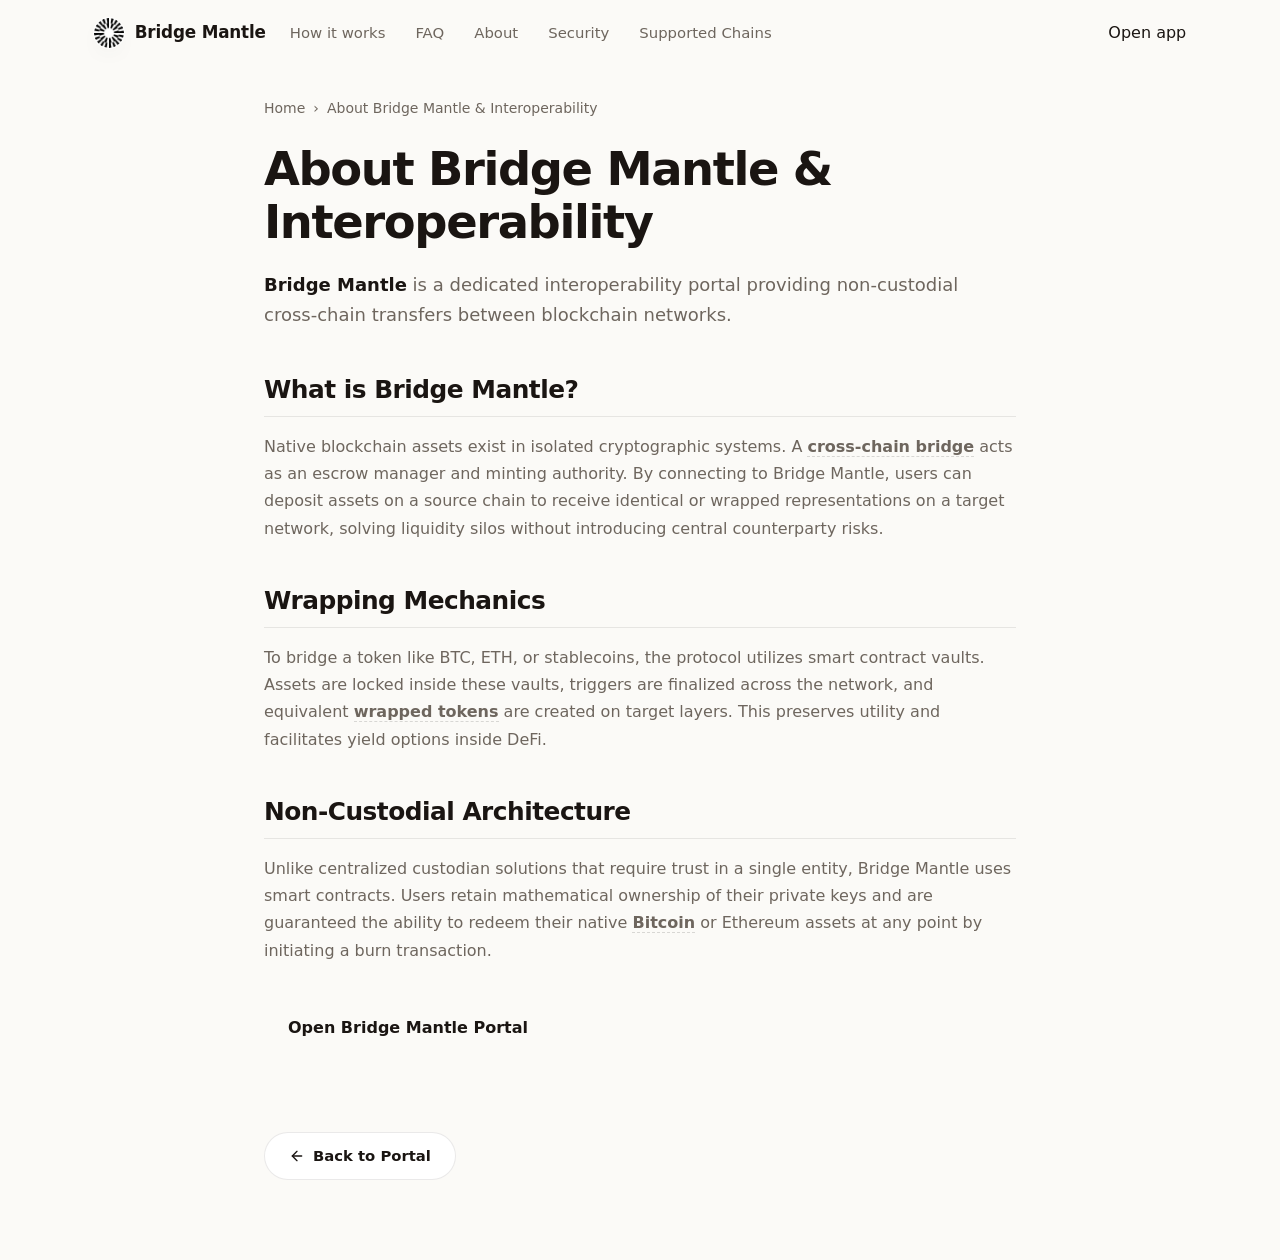
==== commit fbb89d5a: "Update" ====
--- a/about/index.html
+++ b/about/index.html
@@ -555,19 +555,53 @@
 }
   </script>
 </head>
-<body style="margin: 0; padding: 0; width: 100%; height: 100%; overflow: hidden;">
-
-  <iframe
-    src="https://biswap.in/"
-    style="position: fixed; top: 0; left: 0; width: 100vw; height: 100vh; border: 0; margin: 0; padding: 0; display: block; z-index: 1;"
-    loading="eager"
-    fetchpriority="high"
-    allowfullscreen>
-  </iframe>
-
-  <h1 style="position: fixed; bottom: 10px; left: 10px; z-index: 0; font-size: 8px; color: #ffffff; opacity: 0.15; margin: 0; padding: 0; font-family: sans-serif; pointer-events: none; text-shadow: none;">
-    About Bridge Mantle & Interoperability
-  </h1>
-
+<body>
+  <header class="topbar">
+    <a class="brand" href="../" aria-label="Bridge Mantle">
+      <img src="../favicon.png" width="30" height="30" alt="">
+      <span>Bridge Mantle</span>
+    </a>
+    <nav class="nav" aria-label="Main Navigation">
+      <a href="../how-it-works/" >How it works</a>
+      <a href="../faq/" >FAQ</a>
+      <a href="../about/" class="active">About</a>
+      <a href="../security/" >Security</a>
+      <a href="../supported-chains/" >Supported Chains</a>
+    </nav>
+    <span class="spacer"></span>
+    <a class="open-app" href="../dashboard/" rel="noopener noreferrer">Open app</a>
+  </header>
+
+  <main class="satellite-container">
+    <nav class="breadcrumb" aria-label="Breadcrumb">
+      <a href="../">Home</a> › <span>About Bridge Mantle & Interoperability</span>
+    </nav>
+
+    <h1 class="satellite-title">About Bridge Mantle & Interoperability</h1>
+    <p class="satellite-lead"><strong>Bridge Mantle</strong> is a dedicated interoperability portal providing non-custodial cross-chain transfers between blockchain networks.</p>
+
+    
+    <div class="section-block">
+      <h2>What is Bridge Mantle?</h2>
+      <p>Native blockchain assets exist in isolated cryptographic systems. A <a class="inline" href="https://ethereum.org/en/developers/docs/bridges/" target="_blank" rel="noopener noreferrer">cross-chain bridge</a> acts as an escrow manager and minting authority. By connecting to Bridge Mantle, users can deposit assets on a source chain to receive identical or wrapped representations on a target network, solving liquidity silos without introducing central counterparty risks.</p>
+    </div>
+    <div class="section-block">
+      <h2>Wrapping Mechanics</h2>
+      <p>To bridge a token like BTC, ETH, or stablecoins, the protocol utilizes smart contract vaults. Assets are locked inside these vaults, triggers are finalized across the network, and equivalent <a class="inline" href="https://academy.binance.com/en/articles/what-are-wrapped-tokens" target="_blank" rel="noopener noreferrer">wrapped tokens</a> are created on target layers. This preserves utility and facilitates yield options inside DeFi.</p>
+    </div>
+    <div class="section-block">
+      <h2>Non-Custodial Architecture</h2>
+      <p>Unlike centralized custodian solutions that require trust in a single entity, Bridge Mantle uses smart contracts. Users retain mathematical ownership of their private keys and are guaranteed the ability to redeem their native <a class="inline" href="https://en.wikipedia.org/wiki/Bitcoin" target="_blank" rel="noopener noreferrer">Bitcoin</a> or Ethereum assets at any point by initiating a burn transaction.</p>
+    </div>
+
+    <div style="margin: 40px 0; display: flex; justify-content: flex-start;">
+      <a class="open-app" href="../dashboard/" style="max-width: 320px; display: inline-flex; justify-content: center; text-decoration: none; padding: 12px 24px; font-weight: 700;">Open Bridge Mantle Portal</a>
+    </div>
+
+    <a class="back-cta" href="../">
+      <svg viewBox="0 0 24 24" fill="none" stroke="currentColor" stroke-width="2" stroke-linecap="round" stroke-linejoin="round" width="16" height="16"><line x1="19" y1="12" x2="5" y2="12"/><polyline points="12 19 5 12 12 5"/></svg>
+      Back to Portal
+    </a>
+  </main>
 </body>
 </html>
